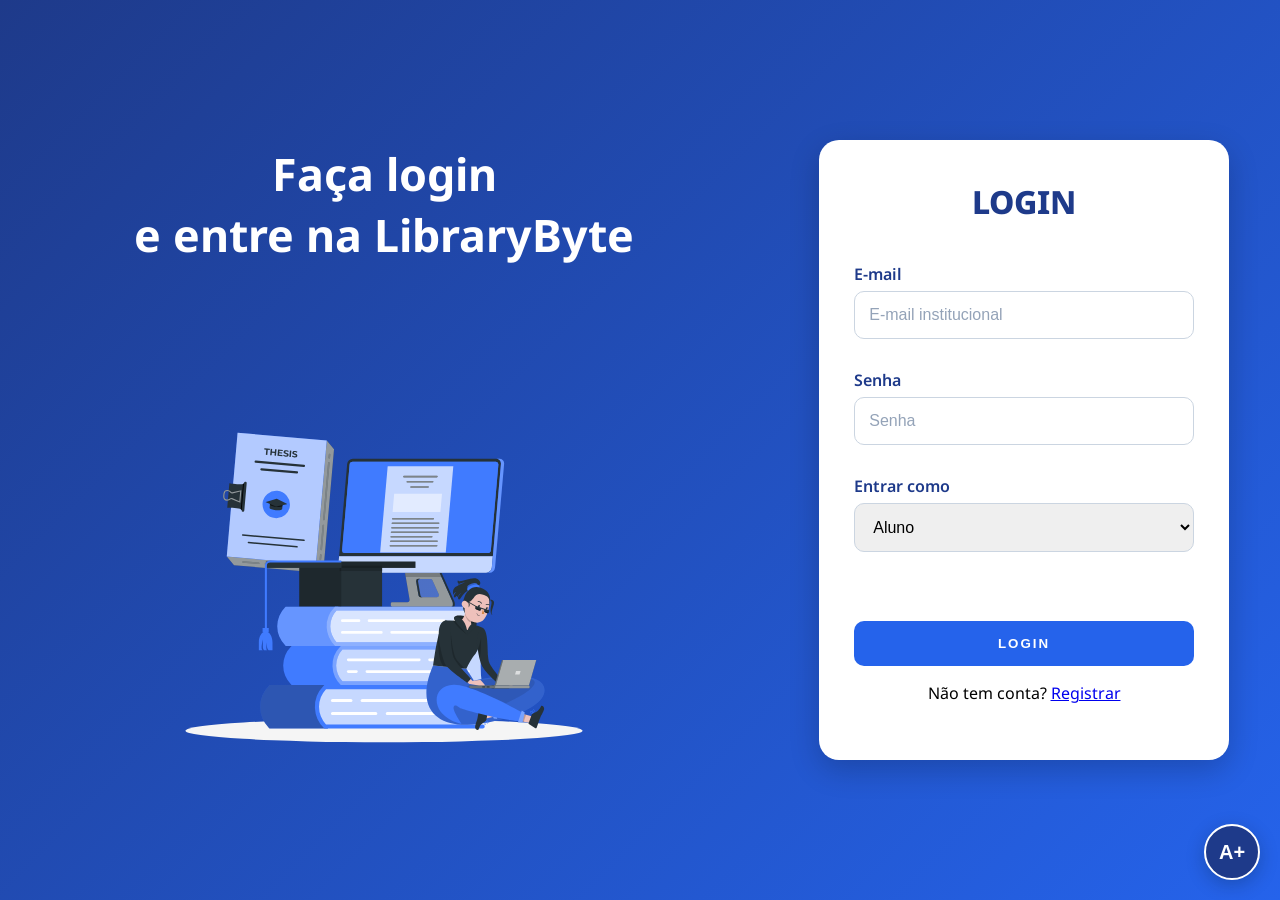
==== librarybyte/index.html @ 08f89102 "Add files via upload" ====
<!DOCTYPE html>
<html lang="pt-BR">
<head>
  <meta charset="UTF-8" />
  <meta name="viewport" content="width=device-width, initial-scale=1.0" />
  <title>LibraryByte - Login</title>

  <link rel="preconnect" href="https://fonts.googleapis.com" />
  <link rel="preconnect" href="https://fonts.gstatic.com" crossorigin />
  <link href="https://fonts.googleapis.com/css2?family=Noto+Sans:wght@300;400;700;800&display=swap" rel="stylesheet" />

  <link rel="stylesheet" href="css/base.css" />
  <link rel="stylesheet" href="css/login.css" />
</head>
<body>
  <div class="main-login">
    <div class="left-login">
      <h1>Faça login <br /> e entre na LibraryByte</h1>
      <img src="assets/img/livro.svg" class="left-login-image" alt="Ilustração de um livro" />
    </div>

    <div class="right-login">

      <div class="card-login" id="login-card">
        <h1>LOGIN</h1>
        <div class="textfield">
          <label for="usuario">E-mail</label>
          <input type="email" id="usuario" name="usuario" placeholder="E-mail institucional" autocomplete="username" />
        </div>
        <div class="textfield">
          <label for="senha">Senha</label>
          <input type="password" id="senha" name="senha" placeholder="Senha" autocomplete="current-password" />
        </div>
        <div class="textfield">
          <label for="tipo-usuario">Entrar como</label>
          <select id="tipo-usuario" name="tipo-usuario">
            <option value="student">Aluno</option>
            <option value="teacher">Professor</option>
          </select>
        </div>
        <p class="form-msg" id="msg-login" role="alert"></p>
        <button class="btn-login" id="login-btn">Login</button>
        <p>Não tem conta? <a href="#" id="show-register">Registrar</a></p>
      </div>

      <div class="card-login" id="register-card" style="display: none;">
        <h1>REGISTRO</h1>
        <div class="textfield">
          <label for="tipo-registro">Sou</label>
          <select id="tipo-registro" name="tipo-registro">
            <option value="aluno">Aluno</option>
            <option value="professor">Professor</option>
          </select>
        </div>
        <div class="textfield">
          <label for="nome">Nome</label>
          <input type="text" id="nome" name="nome" placeholder="Nome" />
        </div>
        <div class="textfield">
          <label for="email">Email</label>
          <input type="email" id="email" name="email" placeholder="E-mail institucional" autocomplete="email" />
        </div>
        <div class="textfield" id="campo-nascimento">
          <label for="nascimento">Data de nascimento</label>
          <input type="date" id="nascimento" name="nascimento" />
        </div>
        <div class="textfield">
          <label for="senha-registro">Senha</label>
          <input type="password" id="senha-registro" name="senha-registro" placeholder="Mínimo 8 caracteres, com letras e números" autocomplete="new-password" />
        </div>
        <p class="form-msg" id="msg-registro" role="alert"></p>
        <button class="btn-login" id="register-btn">Registrar</button>
        <p>Já tem conta? <a href="#" id="show-login">Voltar ao Login</a></p>
      </div>
    </div>
  </div>

  <script src="js/api.js"></script>
  <script src="js/login.js"></script>

  
<div id="acesso">
        <button id="abrir" type="button" aria-expanded="false" aria-controls="painel"
          aria-label="Abrir painel de acessibilidade"> A+
        </button>

        <section id="painel" role="dialog" aria-labelledby="titulo" hidden>
            <h2 id="titulo">Acessibilidade</h2>

            <div role="group" aria-label="Tamanho do texto">
                <span>Tamanho do texto</span>
                <button type="button" data-acao="fonte-menos" aria-label="Diminuir texto">A−</button>
                <button type="button" data-acao="fonte-mais" aria-label="Aumentar texto">A+</button>

            </div>
            <div role="group" aria-label="Opções visuais">
                <button type="button" data-toggle="alto-contraste" aria-pressed="false">Alto contraste</button>
                <button type="button" data-toggle="escala-cinza" aria-pressed="false">Tons de cinza</button>
                <button type="button" data-toggle="fonte-legivel" aria-pressed="false">Fonte legível</button>
                <button type="button" data-toggle="destacar-links" aria-pressed="false">Destacar links</button>
                <button type="button" data-toggle="espacamento" aria-pressed="false">Mais espaçamento</button>
                <button type="button" data-acao="daltonismo" aria-pressed="false">Modo daltônico: desligado</button>
                </div>

            <button type="button" class="a11y-reset" data-acao="reset" aria-live="polite">Restaurar padrão</button>
         </section>

         <svg aria-hidden="true" focusable="false">
            <defs>
                <filter id="filtro-protanopia">
                    <feColorMatrix type="matrix" values="
                        0.567 0.433 0     0 0
                        0.558 0.442 0     0 0
                        0     0.242 0.758 0 0
                        0     0     0     1 0"/>
                </filter>
                <filter id="filtro-deuteranopia">
                    <feColorMatrix type="matrix" values="
                        0.625 0.375 0   0 0
                        0.7   0.3   0   0 0
                        0     0.3   0.7 0 0
                        0     0     0   1 0"/>
                </filter>
                <filter id="filtro-tritanopia">
                    <feColorMatrix type="matrix" values="
                        0.95 0.05  0     0 0
                        0    0.433 0.567 0 0
                        0    0.475 0.525 0 0
                        0    0     0     1 0"/>
                </filter>
            </defs>
        </svg>
    </div>

  <script src="js/acessibilidade.js"></script>
</body>
</html>
---- librarybyte/css/base.css ----
:root {
  /* cores */
  --azul-escuro: #1e3a8a;
  --azul: #2563eb;
  --azul-hover: #1e40af;
  --azul-claro: #4691e8;
  --fundo-conteudo: #1d70c3c0;
  --branco: #ffffff;
  --cinza-borda: #cbd5e1;
  --cinza-texto: #94a3b8;


  --fonte: 'Noto Sans', Arial, sans-serif;
}

*,
*::before,
*::after {
  box-sizing: border-box;
}

body {
  margin: 0;
  font-family: var(--fonte);
}

#acesso {
  position: fixed;
  z-index: 10;
  right: 20px;
  bottom: 20px;
}

#abrir {
  width: 56px;
  height: 56px;
  border: 2px solid var(--branco);
  border-radius: 50%;
  background: var(--azul-escuro);
  color: var(--branco);
  cursor: pointer;
  font-size: 20px;
  font-weight: 700;
  box-shadow: 0 5px 18px rgb(3 25 38 / 25%);
}

#painel:not([hidden]) {
  position: absolute;
  right: 0;
  bottom: calc(100% + 12px);
  width: min(90vw, 360px);
  max-height: min(70vh, 520px);
  overflow-y: auto;
  padding: 20px;
  border: 1px solid var(--azul);
  border-radius: 16px;
  background: var(--branco);
  box-shadow: 0 12px 36px rgb(3 25 38 / 20%);
}

#painel[hidden] {
  display: none;
}

#painel h2 {
  margin: 0 0 16px;
}

#painel [role="group"] {
  display: flex;
  flex-wrap: wrap;
  gap: 8px;
  margin-bottom: 12px;
}

#painel [role="group"] span {
  flex-basis: 100%;
  font-weight: 700;
}

#painel button {
  padding: 7px 10px;
  border: 1px solid var(--azul-escuro);
  border-radius: 8px;
  background: var(--branco);
  color: var(--azul-escuro);
  cursor: pointer;
  font: inherit;
}

#abrir:focus-visible,
#painel button:focus-visible {
  outline: 3px solid var(--azul-claro);
  outline-offset: 3px;
}

#painel button:hover {
  background: var(--azul-claro);
}

#painel .a11y-reset {
  margin-top: 4px;
  background: var(--azul-escuro);
  color: var(--branco);
}

#acesso svg {
  position: absolute;
  width: 0;
  height: 0;
  overflow: hidden;
  pointer-events: none;
}

html.alto-contraste body,
html.alto-contraste header,
html.alto-contraste footer,
html.alto-contraste .conceito,
html.alto-contraste .principio,
html.alto-contraste .estatistica,
html.alto-contraste .container,
html.alto-contraste .sidebar,
html.alto-contraste .content,
html.alto-contraste .book-card,
html.alto-contraste .livro-detalhe,
html.alto-contraste .card-login,
html.alto-contraste #painel,
html.alto-contraste button,
html.alto-contraste input,
html.alto-contraste select {
  background: #000;
  color: #fff;
  border: 1px solid #fff;
}

html.alto-contraste a,
html.alto-contraste .estatistica strong,
html.alto-contraste .principio h3,
html.alto-contraste .destaque-chamada {
  color: #ffff00;
}

html.escala-cinza {
  filter: grayscale(100%);
}

html.fonte-legivel body,
html.fonte-legivel button {
  font-family: Verdana, Arial, sans-serif;
  letter-spacing: 0.03em;
}

html.destacar-links a {
  text-decoration: underline;
  text-decoration-thickness: 3px;
  background: #ffff99;
  color: #000;
}

html.espacamento body {
  line-height: 1.9;
  letter-spacing: 0.05em;
  word-spacing: 0.15em;
}

html.dalt-protanopia {
  filter: url(#filtro-protanopia);
}

html.dalt-deuteranopia {
  filter: url(#filtro-deuteranopia);
}

html.dalt-tritanopia {
  filter: url(#filtro-tritanopia);
}
---- librarybyte/css/login.css ----
.main-login {
  width: 100vw;
  height: 100vh;
  background: linear-gradient(135deg, var(--azul-escuro), var(--azul));
  display: flex;
  justify-content: center;
  align-items: center;
  overflow: hidden;
}

.left-login {
  width: 60vw;
  height: 100%;
  display: flex;
  justify-content: center;
  align-items: center;
  flex-direction: column;
}

.left-login > h1 {
  font-size: 3.5vw;
  color: var(--branco);
  text-align: center;
  margin-top: 60px;
  margin-bottom: 40px;
}

.left-login-image {
  width: 40vw;
}

.right-login {
  width: 40vw;
  height: 100%;
  display: flex;
  justify-content: center;
  align-items: center;
}

.card-login {
  width: 80%;
  display: flex;
  justify-content: center;
  align-items: center;
  flex-direction: column;
  padding: 40px 35px;
  background: var(--branco);
  border-radius: 20px;
  box-shadow: 0 10px 30px rgba(0, 0, 0, 0.2);
}

.card-login > h1 {
  color: var(--azul-escuro);
  font-weight: 800;
  margin: 0 0 25px 0;
}

.textfield {
  width: 100%;
  display: flex;
  flex-direction: column;
  align-items: flex-start;
  justify-content: center;
  margin: 15px 0;
}

.textfield > label {
  color: var(--azul-escuro);
  margin-bottom: 6px;
  font-weight: 600;
}

.textfield > input,
.textfield > select {
  width: 100%;
  border: 1px solid var(--cinza-borda);
  border-radius: 10px;
  padding: 14px;
  font-size: 12pt;
  outline: none;
  transition: 0.2s;
}

.textfield > input:focus,
.textfield > select:focus {
  border-color: var(--azul);
  box-shadow: 0 0 0 2px #2563eb33;
}

.textfield > input::placeholder {
  color: var(--cinza-texto);
}

.btn-login {
  width: 100%;
  padding: 15px;
  margin: 30px 0 0 0;
  border: none;
  border-radius: 10px;
  text-transform: uppercase;
  font-weight: 800;
  letter-spacing: 2px;
  color: var(--branco);
  background: var(--azul);
  cursor: pointer;
  transition: 0.3s;
}

.btn-login:hover {
  background: var(--azul-hover);
  transform: translateY(-2px);
}


@media only screen and (max-width: 950px) {
  .card-login {
    width: 95%;
  }
}

@media only screen and (max-width: 600px) {
  .main-login {
    flex-direction: column;
    align-items: center;
    padding-top: 40px;
  }

  .left-login > h1 {
    display: none;
  }

  .left-login,
  .right-login {
    width: 100%;
    height: auto;
  }

  .left-login-image {
    width: 50vw;
  }

  .card-login {
    width: 90%;
    margin-top: 20px;
  }
}

/* mensagens de erro/sucesso dos formulários */
.form-msg {
  min-height: 1.2em;
  margin: 0.25rem 0;
  font-size: 0.85rem;
  color: #b00020;
  text-align: center;
}
.form-msg-ok {
  color: #1b6e2d;
}
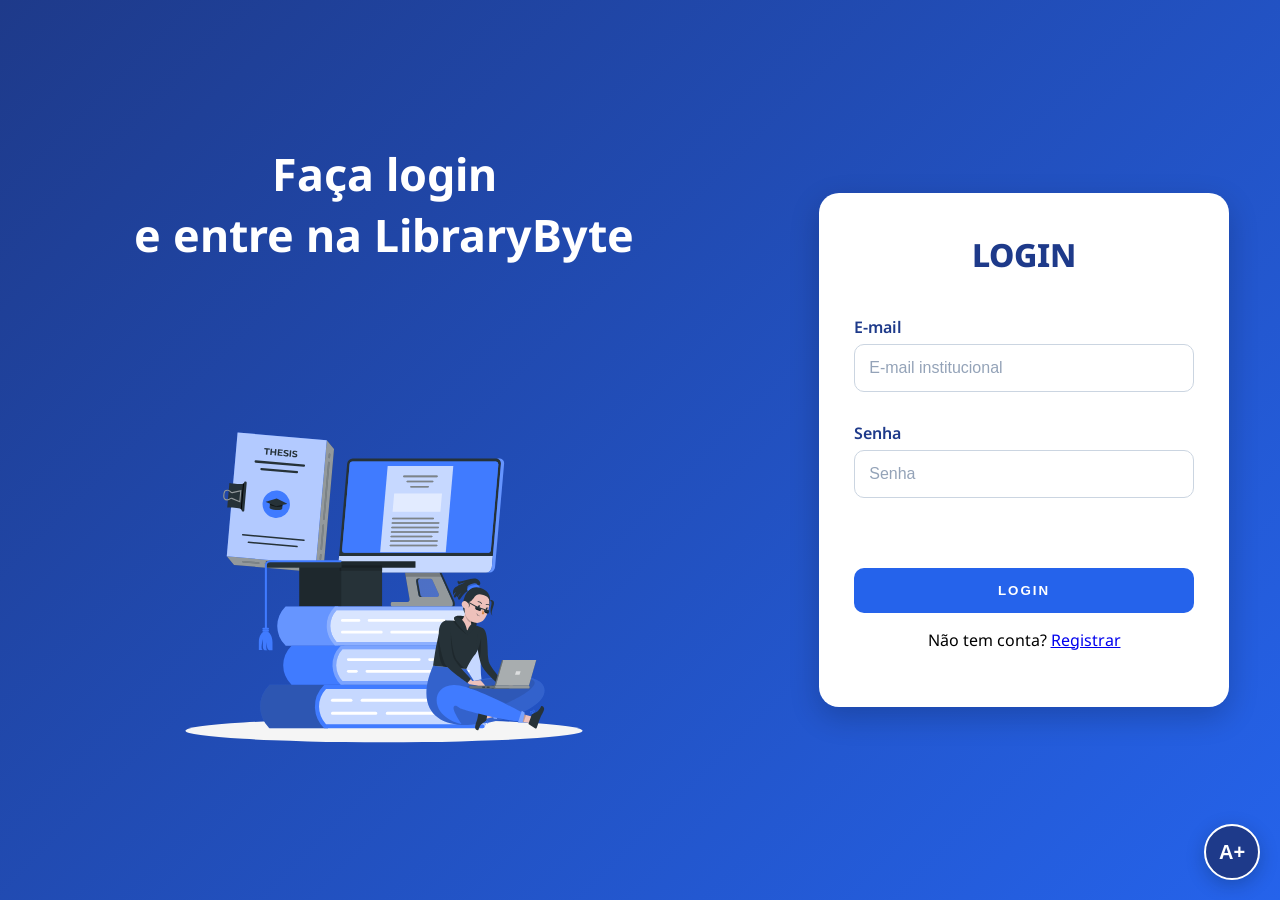
==== commit bc68e9ba: "Add files via upload" ====
--- a/librarybyte/index.html
+++ b/librarybyte/index.html
@@ -31,13 +31,6 @@
           <label for="senha">Senha</label>
           <input type="password" id="senha" name="senha" placeholder="Senha" autocomplete="current-password" />
         </div>
-        <div class="textfield">
-          <label for="tipo-usuario">Entrar como</label>
-          <select id="tipo-usuario" name="tipo-usuario">
-            <option value="student">Aluno</option>
-            <option value="teacher">Professor</option>
-          </select>
-        </div>
         <p class="form-msg" id="msg-login" role="alert"></p>
         <button class="btn-login" id="login-btn">Login</button>
         <p>Não tem conta? <a href="#" id="show-register">Registrar</a></p>
@@ -45,13 +38,6 @@
 
       <div class="card-login" id="register-card" style="display: none;">
         <h1>REGISTRO</h1>
-        <div class="textfield">
-          <label for="tipo-registro">Sou</label>
-          <select id="tipo-registro" name="tipo-registro">
-            <option value="aluno">Aluno</option>
-            <option value="professor">Professor</option>
-          </select>
-        </div>
         <div class="textfield">
           <label for="nome">Nome</label>
           <input type="text" id="nome" name="nome" placeholder="Nome" />
